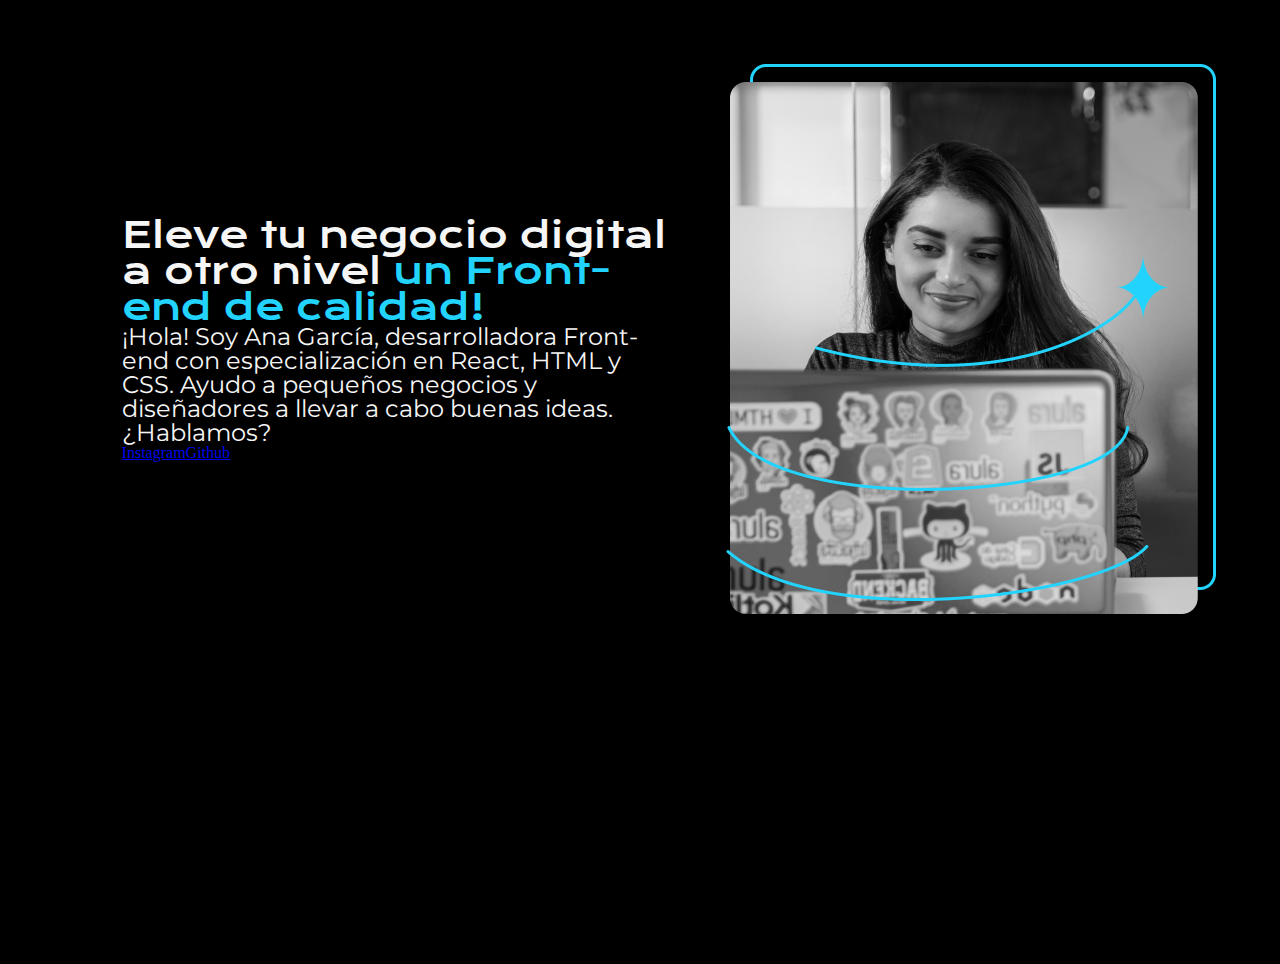
==== index.html @ de68232f "Proyecto inicial" ====
<!DOCTYPE html>
<html lang="es-mx">
<head>
    <meta charset="UTF-8">
    <meta name="viewport" content="width=device-width, initial-scale=1.0">
    <title>Portafolio</title>
    <link rel="stylesheet" href="reset.css">
    <link rel="stylesheet" href="style.css">
</head>
<body>
    <header>

    </header>

    <main class="presentacion">
        <section class="p_contenido">
            <h1 class="pContenidoTitulo">Eleve tu negocio digital a otro nivel <strong class="tituloDestaque">un Front-end de calidad!</strong> </h1>
            <p class="pContenidoTexto">¡Hola! Soy Ana García, desarrolladora Front-end con especialización en React, HTML y CSS. Ayudo a pequeños negocios y diseñadores a llevar a cabo buenas ideas. ¿Hablamos?</p>
             <a href="https://www.instagram.com/">Instagram</a><a href="https://github.com/WhiteZander">Github</a>
        </section>
        
        <img src="Imagem.png" alt="imagen">
        
    </main>

    <footer>

    </footer>
</body>
</html>
---- style.css ----
@import url('https://fonts.googleapis.com/css2?family=Krona+One&family=Montserrat:ital,wght@0,100..900;1,100..900&display=swap');

body{
    background-color: #000000;
    color: #F6F6F6;
    height: 100vh;
    box-sizing: border-box;
}

.tituloDestaque{

    color: #22D4FD;

}

.presentacion{
    display: flex;
    align-items: center;
    margin: 5%;
    justify-content: space-between;
}

.p_contenido{
    width: 615px;
    padding: 5%;
}

.pContenidoTitulo{
    font-size: 36px;
    font-family: "Krona One", serif;

}

.pContenidoTexto{
    font-size: 24px;
    font-family: "Montserrat", serif;
}
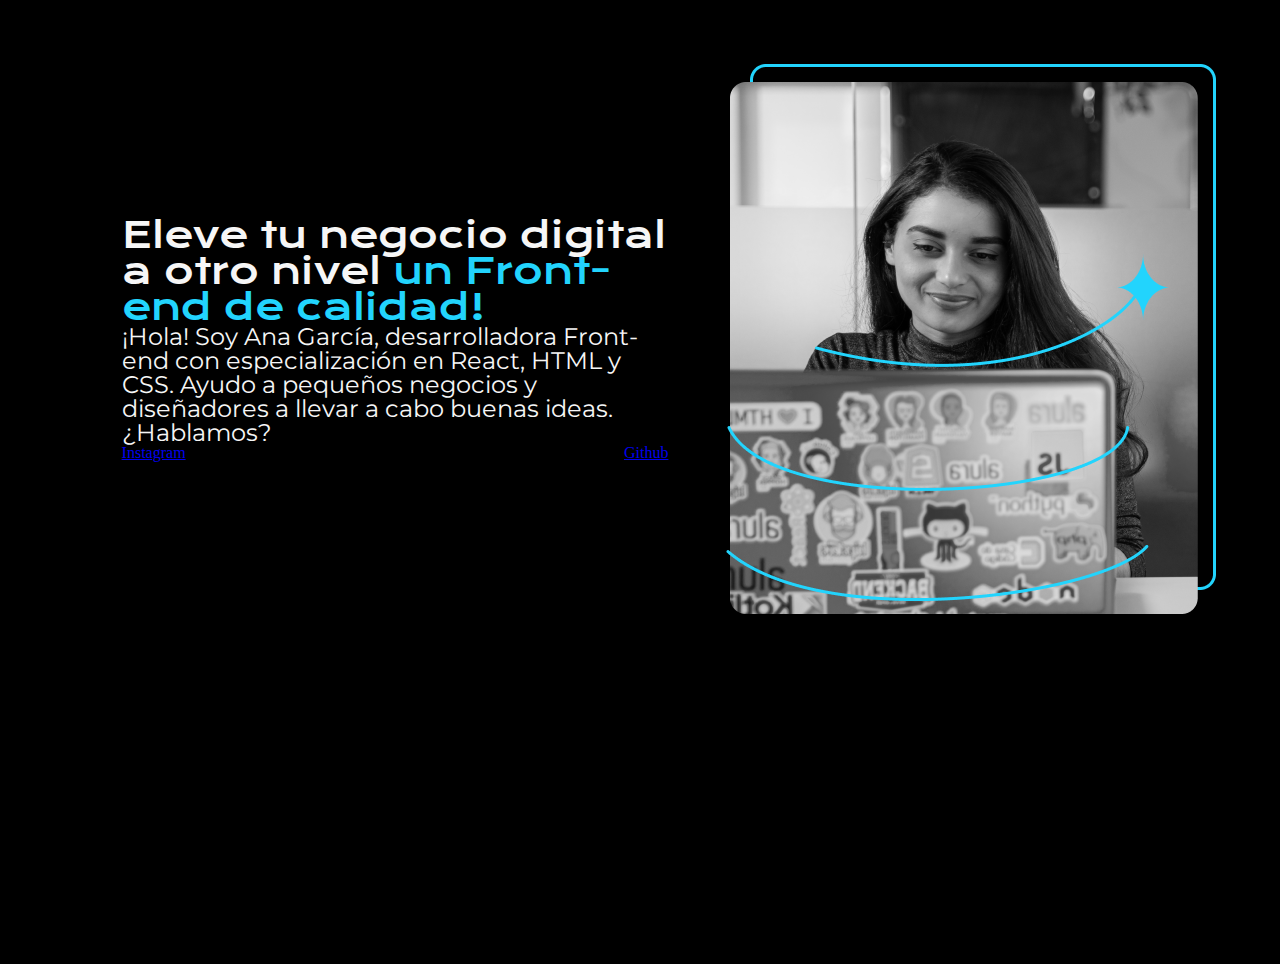
==== commit 3da5508f: "Espacia botones enlace" ====
--- a/index.html
+++ b/index.html
@@ -16,7 +16,11 @@
         <section class="p_contenido">
             <h1 class="pContenidoTitulo">Eleve tu negocio digital a otro nivel <strong class="tituloDestaque">un Front-end de calidad!</strong> </h1>
             <p class="pContenidoTexto">¡Hola! Soy Ana García, desarrolladora Front-end con especialización en React, HTML y CSS. Ayudo a pequeños negocios y diseñadores a llevar a cabo buenas ideas. ¿Hablamos?</p>
-             <a href="https://www.instagram.com/">Instagram</a><a href="https://github.com/WhiteZander">Github</a>
+            
+            <div class="pEnlaces">
+                <a href="https://www.instagram.com/">Instagram</a>
+                <a href="https://github.com/WhiteZander">Github</a>
+            </div>
         </section>
         
         <img src="Imagem.png" alt="imagen">
--- a/style.css
+++ b/style.css
@@ -34,4 +34,10 @@
 .pContenidoTexto{
     font-size: 24px;
     font-family: "Montserrat", serif;
+}
+
+.pEnlaces{
+    display: flex;
+    justify-content: space-between;
+
 }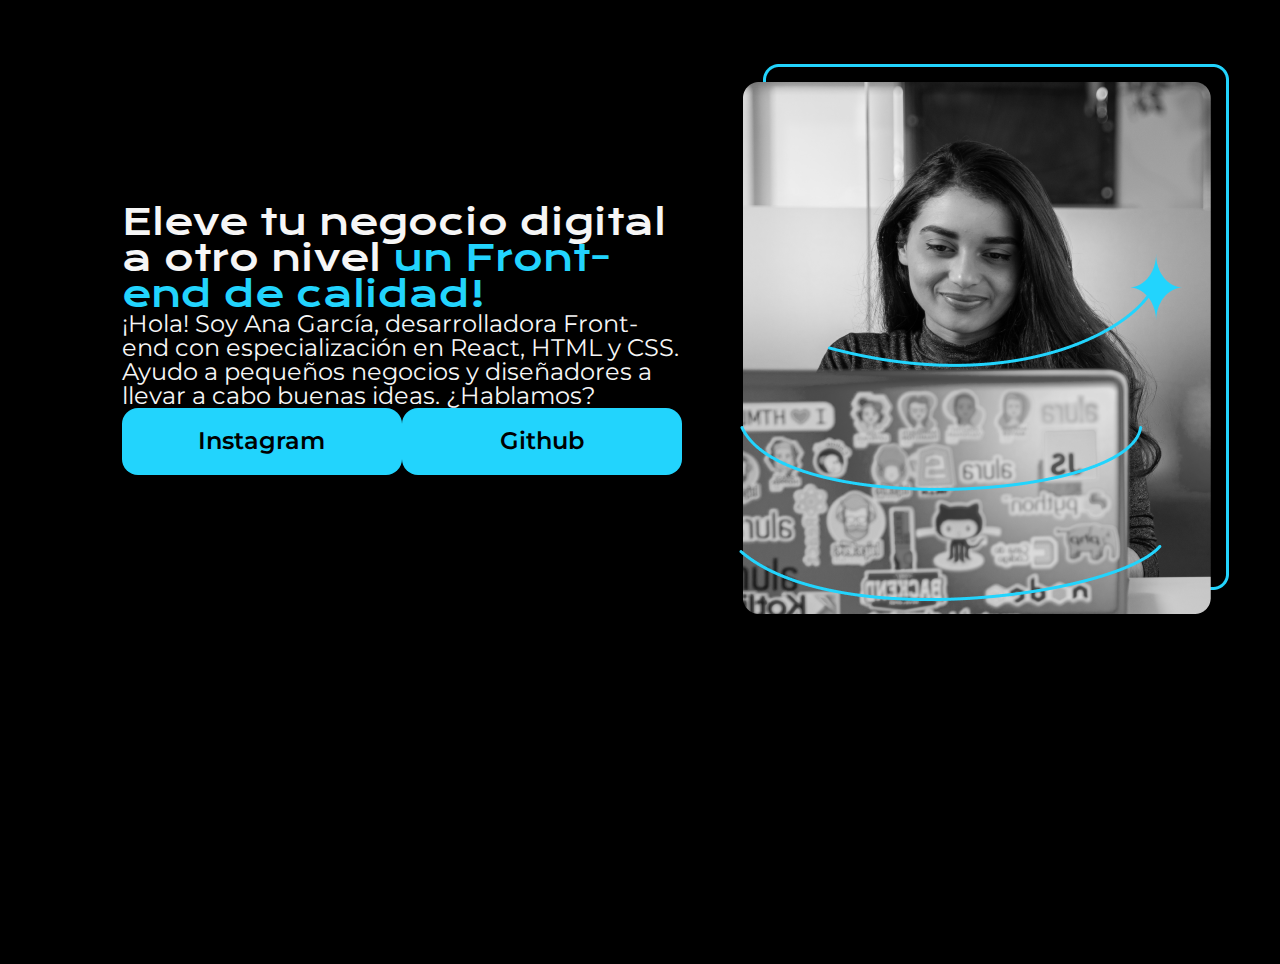
==== commit dfc04519: "añade botones" ====
--- a/index.html
+++ b/index.html
@@ -18,8 +18,8 @@
             <p class="pContenidoTexto">¡Hola! Soy Ana García, desarrolladora Front-end con especialización en React, HTML y CSS. Ayudo a pequeños negocios y diseñadores a llevar a cabo buenas ideas. ¿Hablamos?</p>
             
             <div class="pEnlaces">
-                <a href="https://www.instagram.com/">Instagram</a>
-                <a href="https://github.com/WhiteZander">Github</a>
+                <a class="pEnlacesRSS" href="https://www.instagram.com/">Instagram</a>
+                <a class="pEnlacesRSS" href="https://github.com/WhiteZander">Github</a>
             </div>
         </section>
         
--- a/style.css
+++ b/style.css
@@ -40,4 +40,18 @@
     display: flex;
     justify-content: space-between;
 
+}
+
+.pEnlacesRSS{
+    width: 280px;
+    background-color: #22D4FD;
+    text-align: center;
+    padding: 21.5px 0;
+    border-radius: 16px;
+    font-size: 24px;
+    font-family: "Montserrat", serif;
+    font-weight: 600;
+    text-decoration: none;
+    color: black;
+
 }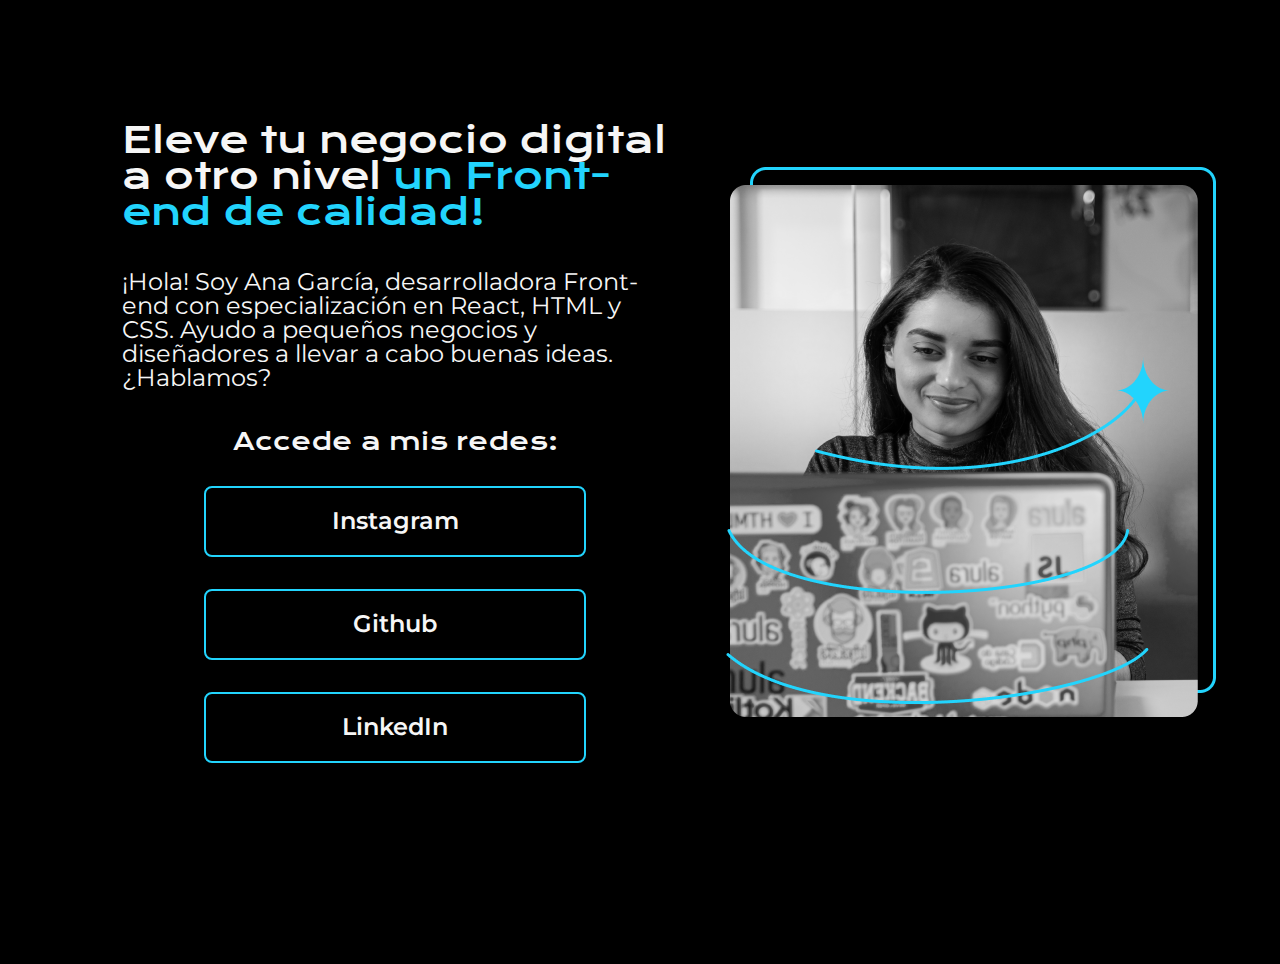
==== commit 8b7ffbd8: "cambia style y añade linkedin" ====
--- a/index.html
+++ b/index.html
@@ -18,8 +18,10 @@
             <p class="pContenidoTexto">¡Hola! Soy Ana García, desarrolladora Front-end con especialización en React, HTML y CSS. Ayudo a pequeños negocios y diseñadores a llevar a cabo buenas ideas. ¿Hablamos?</p>
             
             <div class="pEnlaces">
+                <h2 class="pEnlacesSubtitulo">Accede a mis redes:</h2>
                 <a class="pEnlacesRSS" href="https://www.instagram.com/">Instagram</a>
                 <a class="pEnlacesRSS" href="https://github.com/WhiteZander">Github</a>
+                <a class="pEnlacesRSS" href="https://github.com/WhiteZander">LinkedIn</a>
             </div>
         </section>
         
--- a/style.css
+++ b/style.css
@@ -23,6 +23,9 @@
 .p_contenido{
     width: 615px;
     padding: 5%;
+    display: flex;
+    flex-direction: column;
+    gap: 40px;
 }
 
 .pContenidoTitulo{
@@ -39,19 +42,27 @@
 .pEnlaces{
     display: flex;
     justify-content: space-between;
+    flex-direction: column;
+    align-items: center;
+    gap: 32px;
 
 }
 
 .pEnlacesRSS{
-    width: 280px;
-    background-color: #22D4FD;
+    width: 378px;
     text-align: center;
     padding: 21.5px 0;
-    border-radius: 16px;
+    border-radius: 8px;
     font-size: 24px;
     font-family: "Montserrat", serif;
     font-weight: 600;
     text-decoration: none;
-    color: black;
+    color: #F6F6F6;
+    border: 2px solid #22D4FD;
 
+}
+
+.pEnlacesSubtitulo{
+    font-family: "Krona One", sans-serif;
+    font-size: 24px;
 }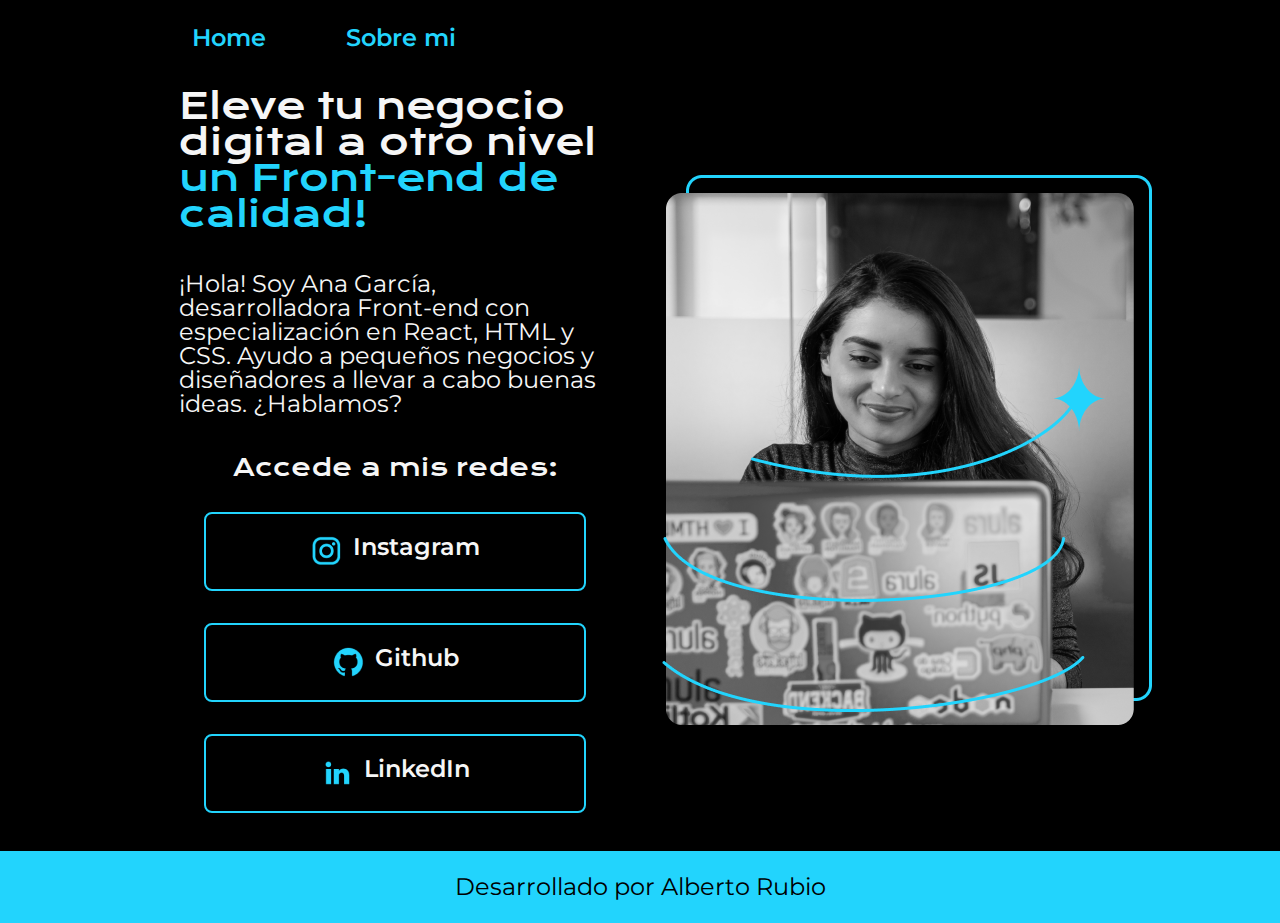
==== commit d7739752: "termina home y añade aboutme" ====
--- a/index.html
+++ b/index.html
@@ -4,11 +4,15 @@
     <meta charset="UTF-8">
     <meta name="viewport" content="width=device-width, initial-scale=1.0">
     <title>Portafolio</title>
-    <link rel="stylesheet" href="reset.css">
-    <link rel="stylesheet" href="style.css">
+    <link rel="stylesheet" href="styles/reset.css">
+    <link rel="stylesheet" href="styles/style.css">
 </head>
 <body>
-    <header>
+    <header class="header">
+        <nav class="menu">
+            <a class="menuLink" href="index.html">Home</a>
+            <a class="menuLink" href="about.html">Sobre mi</a>
+        </nav>
 
     </header>
 
@@ -19,9 +23,12 @@
             
             <div class="pEnlaces">
                 <h2 class="pEnlacesSubtitulo">Accede a mis redes:</h2>
-                <a class="pEnlacesRSS" href="https://www.instagram.com/">Instagram</a>
-                <a class="pEnlacesRSS" href="https://github.com/WhiteZander">Github</a>
-                <a class="pEnlacesRSS" href="https://github.com/WhiteZander">LinkedIn</a>
+                <a class="pEnlacesRSS" href="https://www.instagram.com/">
+                    <img src="assets/instagram.png" alt="icono instagram">Instagram</a>
+                <a class="pEnlacesRSS" href="https://github.com/WhiteZander">
+                    <img src="assets/github.png" alt="icono github">Github</a>
+                <a class="pEnlacesRSS" href="https://github.com/WhiteZander">
+                <img src="assets/linkedin.png" alt="icono linkedin">LinkedIn</a>
             </div>
         </section>
         
@@ -29,8 +36,8 @@
         
     </main>
 
-    <footer>
-
+    <footer class="footer">
+        <p>Desarrollado por Alberto Rubio</p>
     </footer>
 </body>
 </html>--- a/styles/style.css
+++ b/styles/style.css
@@ -0,0 +1,103 @@
+@import url('https://fonts.googleapis.com/css2?family=Krona+One&family=Montserrat:ital,wght@0,100..900;1,100..900&display=swap');
+
+body{
+    background-color: #000000;
+    color: #F6F6F6;
+    box-sizing: border-box;
+}
+
+header{
+    padding: 2% 0% 0% 15%;
+}
+
+.menu{
+    display: flex;
+    gap: 80px;
+}
+
+.menuLink{
+    font-size: 24px;
+    font-family: "Montserrat", serif;
+    font-weight: 600;
+    color: #22D4FD;
+    text-decoration: none;
+
+}
+
+.presentacion{
+    display: flex;
+    align-items: center;
+    padding: 3% 10%;
+    justify-content: space-between;
+}
+
+.p_contenido{
+    width: 615px;
+    display: flex;
+    flex-direction: column;
+    gap: 40px;
+    padding: 0 5%;
+}
+
+.pContenidoTitulo{
+    font-size: 36px;
+    font-family: "Krona One", serif;
+
+}
+
+.tituloDestaque{
+
+    color: #22D4FD;
+
+}
+
+
+.pContenidoTexto{
+    font-size: 24px;
+    font-family: "Montserrat", serif;
+}
+
+.pEnlaces{
+    display: flex;
+    justify-content: space-between;
+    flex-direction: column;
+    align-items: center;
+    gap: 32px;
+
+}
+
+.pEnlacesRSS{
+    width: 378px;
+    text-align: center;
+    padding: 21.5px 0;
+    border-radius: 8px;
+    font-size: 24px;
+    font-family: "Montserrat", serif;
+    font-weight: 600;
+    text-decoration: none;
+    color: #F6F6F6;
+    border: 2px solid #22D4FD;
+    display: flex;
+    justify-content: center;
+    gap: 10px;
+
+}
+
+.pEnlacesRSS:hover{
+    background-color: #272727;
+}
+
+
+.pEnlacesSubtitulo{
+    font-family: "Krona One", sans-serif;
+    font-size:24px;
+}
+
+.footer{
+    background-color: #22D4FD;
+    padding: 24px;
+    color: #000000;
+    text-align: center;
+    font-size: 24px;
+    font-family: "Montserrat", serif;
+}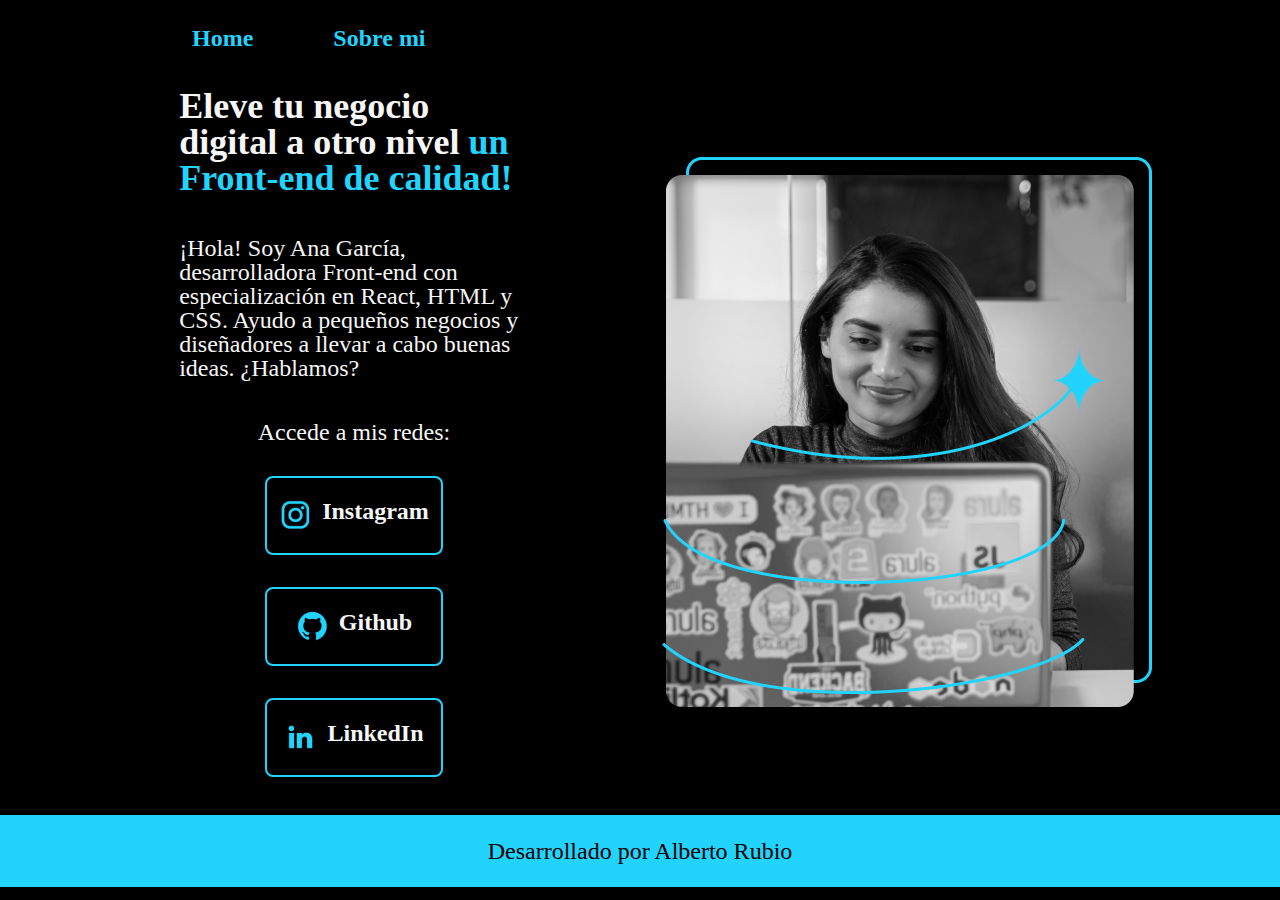
==== commit 26b6e8d2: "añade funciones responsivas" ====
--- a/index.html
+++ b/index.html
@@ -13,7 +13,6 @@
             <a class="menuLink" href="index.html">Home</a>
             <a class="menuLink" href="about.html">Sobre mi</a>
         </nav>
-
     </header>
 
     <main class="presentacion">
@@ -32,7 +31,7 @@
             </div>
         </section>
         
-        <img src="Imagem.png" alt="imagen">
+        <img class="pImagen" src="Imagem.png" alt="imagen">
         
     </main>
 
--- a/styles/style.css
+++ b/styles/style.css
@@ -1,13 +1,27 @@
 @import url('https://fonts.googleapis.com/css2?family=Krona+One&family=Montserrat:ital,wght@0,100..900;1,100..900&display=swap');
 
+:root{
+    --color-primario: #000000;
+    --color-secundario: #F6F6F6;
+    --color-terciario: #22D4FD;
+    --color-hover: #272727;
+
+    --fuente-montserrat:font-family: "Montserrat", serif;
+    --fuente-krona:  font-family: "Krona One", serif;
+}
+
 body{
-    background-color: #000000;
-    color: #F6F6F6;
+    background-color: var(--color-primario);
+    color: var(--color-secundario);
     box-sizing: border-box;
 }
 
 header{
     padding: 2% 0% 0% 15%;
+}
+
+.menuLink:hover{
+    color:var(--color-hover);
 }
 
 .menu{
@@ -16,10 +30,10 @@
 }
 
 .menuLink{
-    font-size: 24px;
-    font-family: "Montserrat", serif;
+    font-size: 1.5rem;
+    font-family: var(--fuente-montserrat);
     font-weight: 600;
-    color: #22D4FD;
+    color: var(--color-terciario);
     text-decoration: none;
 
 }
@@ -28,11 +42,12 @@
     display: flex;
     align-items: center;
     padding: 3% 10%;
-    justify-content: space-between;
+    justify-content: space-between; 
+    gap: 82px;
 }
 
 .p_contenido{
-    width: 615px;
+    width: 50%;
     display: flex;
     flex-direction: column;
     gap: 40px;
@@ -40,21 +55,22 @@
 }
 
 .pContenidoTitulo{
-    font-size: 36px;
-    font-family: "Krona One", serif;
+    font-size: 2.25rem;
+    font-family: var(--fuente-krona);
+    font-weight: 600;
 
 }
 
 .tituloDestaque{
 
-    color: #22D4FD;
+    color: var(--color-terciario);
 
 }
 
 
 .pContenidoTexto{
-    font-size: 24px;
-    font-family: "Montserrat", serif;
+    font-size: 1.5rem;
+    font-family: var(--fuente-montserrat);
 }
 
 .pEnlaces{
@@ -67,16 +83,16 @@
 }
 
 .pEnlacesRSS{
-    width: 378px;
+    width: 50%;
     text-align: center;
     padding: 21.5px 0;
     border-radius: 8px;
-    font-size: 24px;
-    font-family: "Montserrat", serif;
+    font-size: 1.5rem;
+    font-family: var(--fuente-montserrat);
     font-weight: 600;
     text-decoration: none;
-    color: #F6F6F6;
-    border: 2px solid #22D4FD;
+    color: var(--color-secundario);
+    border: 2px solid var(--color-terciario);;
     display: flex;
     justify-content: center;
     gap: 10px;
@@ -84,20 +100,52 @@
 }
 
 .pEnlacesRSS:hover{
-    background-color: #272727;
+    background-color:var(--color-hover);
 }
 
 
 .pEnlacesSubtitulo{
-    font-family: "Krona One", sans-serif;
-    font-size:24px;
+    font-family: var(--fuente-krona);
+    font-size:1.5rem;
+}
+
+.pImagen{
+    width: 50%;
 }
 
 .footer{
-    background-color: #22D4FD;
+    background-color: var(--color-terciario);
     padding: 24px;
-    color: #000000;
+    color:var(--color-primario);
     text-align: center;
-    font-size: 24px;
-    font-family: "Montserrat", serif;
+    font-size: 1.5rem;
+    font-family: var(--fuente-montserrat);
+}
+
+#textoSobreMi{
+    text-align: justify;
+}
+
+
+@media(max-width: 1200px){
+
+    header{
+        padding: 10%;
+    }
+
+    .menu{
+
+        justify-content: center; 
+    }
+
+    .presentacion{
+        flex-direction: column-reverse;
+        padding: 5%;
+    }  
+    
+    .p_contenido{
+        width: auto;
+        padding: auto;
+    }
+
 }